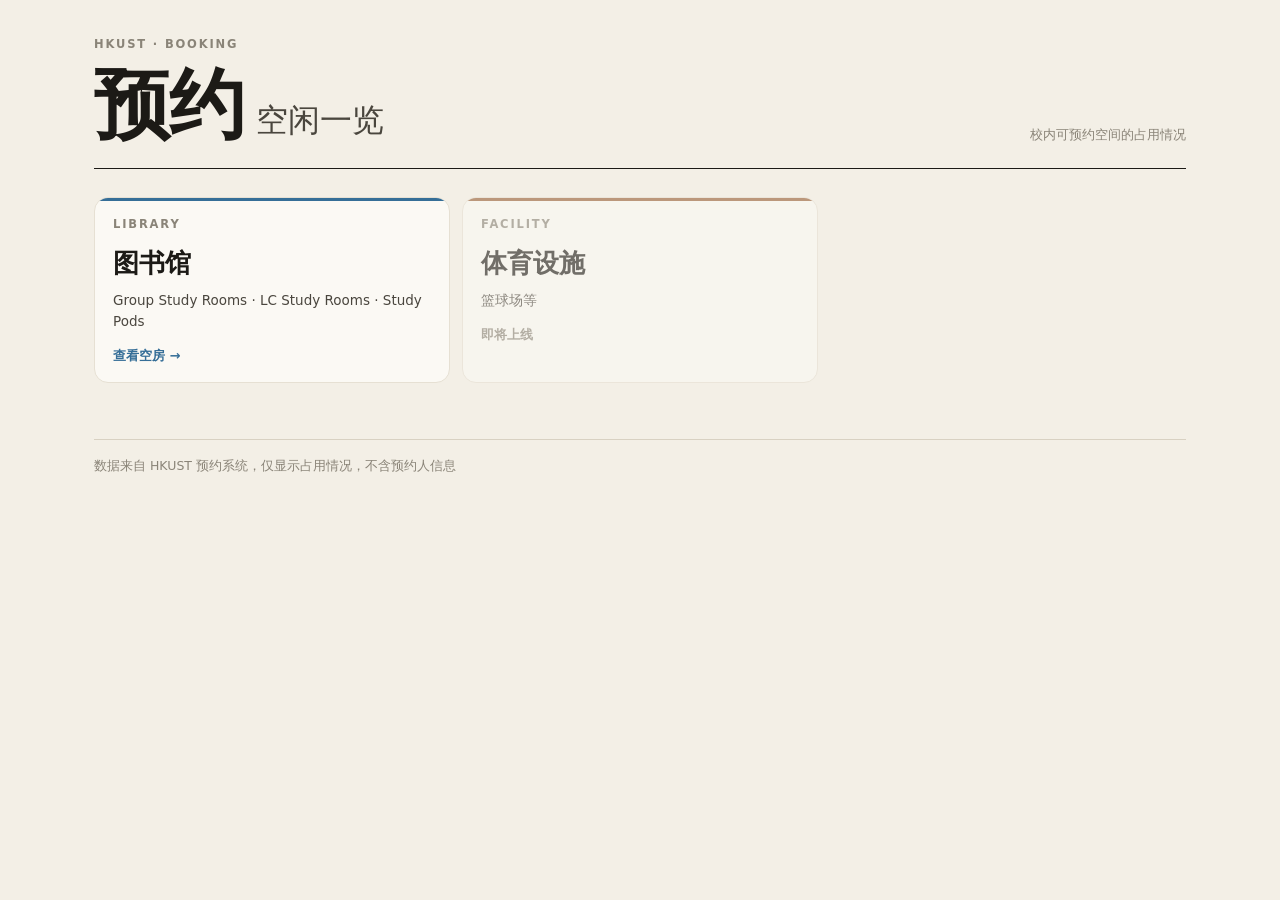
==== docs/index.html @ 3bddeb62 "Redesign in courses style: room finder by zone, long free blocks, timeline last; scrape every 30 min" ====
<!doctype html>
<html lang="zh-CN">
<head>
<meta charset="utf-8">
<meta name="viewport" content="width=device-width, initial-scale=1, viewport-fit=cover">
<meta name="theme-color" content="#f3efe6" media="(prefers-color-scheme: light)">
<meta name="theme-color" content="#171614" media="(prefers-color-scheme: dark)">
<title>Booking</title>
<link rel="stylesheet" href="style.css">
</head>
<body>
<div class="page">
  <header class="mast">
    <div>
      <div class="eyebrow">HKUST · Booking</div>
      <h1 class="display">预约<span class="wd">空闲一览</span></h1>
    </div>
    <div class="mast-side">校内可预约空间的占用情况</div>
  </header>
  <div class="hub">
    <a class="hcard hue" style="--h:205" href="library/">
      <div class="eyebrow">Library</div>
      <h2>图书馆</h2>
      <p>Group Study Rooms · LC Study Rooms · Study Pods</p>
      <span class="go">查看空房 →</span>
    </a>
    <div class="hcard hue soon" style="--h:25">
      <div class="eyebrow">Facility</div>
      <h2>体育设施</h2>
      <p>篮球场等</p>
      <span class="go">即将上线</span>
    </div>
  </div>
  <footer class="foot"><span>数据来自 HKUST 预约系统，仅显示占用情况，不含预约人信息</span></footer>
</div>
</body>
</html>
---- docs/style.css ----
/* ——————————————————————————————————————————————————————————
   Booking · 与 courses 同一套手帐风：衬线标题、暖纸色、细线、区域色
   —————————————————————————————————————————————————————————— */
:root{
  --paper:#f3efe6; --paper-2:#ebe5d8; --card:#fbf9f4; --ink:#1c1a16; --ink-2:#4a463e; --muted:#8a8478;
  --rule:#d8d1c2; --rule-2:#e6e0d3;
  --red:#b8321f; --red-bg:#f6e0d9; --amber:#9a6200; --amber-bg:#f5e8cf; --green:#2f6b3a; --green-bg:#e0ecdc;
  --serif:"Songti SC","STSong","Noto Serif CJK SC","Source Han Serif SC",ui-serif,"Iowan Old Style","Palatino Linotype",Georgia,serif;
  --sans:-apple-system,BlinkMacSystemFont,"PingFang SC","Hiragino Sans GB","Noto Sans CJK SC","Segoe UI",system-ui,sans-serif;
  --mono:ui-monospace,"SF Mono",Menlo,Consolas,monospace;
  --radius:14px; --pad:clamp(16px,4.2vw,44px);
  color-scheme:light;
}
@media (prefers-color-scheme:dark){
  :root{
    --paper:#171614; --paper-2:#1f1d1a; --card:#211f1b; --ink:#eeeae1; --ink-2:#c9c3b6; --muted:#8e877a;
    --rule:#37332d; --rule-2:#2c2925;
    --red:#ff8a73; --red-bg:#3b211b; --amber:#f0b45c; --amber-bg:#372a15; --green:#86c78f; --green-bg:#1d2e20;
    color-scheme:dark;
  }
}
*{box-sizing:border-box}
html{-webkit-text-size-adjust:100%}
body{margin:0;background:var(--paper);color:var(--ink);font:15px/1.55 var(--sans);
  font-feature-settings:"tnum" 1,"palt" 1;-webkit-font-smoothing:antialiased}
[hidden]{display:none!important}
a{color:inherit;text-decoration:none}
button,select{font:inherit;color:inherit;cursor:pointer;background:none;border:0;padding:0}
.page{max-width:1180px;margin:0 auto;padding:calc(env(safe-area-inset-top) + 22px) var(--pad) calc(env(safe-area-inset-bottom) + 56px)}
.muted{color:var(--muted)}
.eyebrow{font-size:11.5px;letter-spacing:.16em;text-transform:uppercase;color:var(--muted);font-weight:600}
.display{font-family:var(--serif);font-weight:700;letter-spacing:-.01em;line-height:1.08;margin:0}
.back{display:inline-flex;align-items:center;gap:6px;font-size:14px;color:var(--ink-2);padding:4px 0}
@media (hover:hover){.back:hover{color:var(--ink)}}

/* ——— 区域色：JS 设置 --h ——— */
.hue{--c:hsl(var(--h,30) 48% 40%);--c-soft:hsl(var(--h,30) 45% 86%);--c-faint:hsl(var(--h,30) 40% 94%)}
@media (prefers-color-scheme:dark){.hue{--c:hsl(var(--h,30) 62% 72%);--c-soft:hsl(var(--h,30) 28% 28%);--c-faint:hsl(var(--h,30) 22% 19%)}}

/* ——— 抬头 ——— */
.mast{display:flex;justify-content:space-between;align-items:flex-end;gap:20px;flex-wrap:wrap;
  padding-bottom:22px;border-bottom:1.5px solid var(--ink);margin-top:14px}
.mast h1{font-size:clamp(40px,8.4vw,76px);margin-top:10px}
.mast h1 .wd{font-size:.42em;font-weight:400;color:var(--ink-2);margin-left:.35em;letter-spacing:0}
.mast-side{text-align:right;font-size:13px;color:var(--muted);line-height:1.7}
.mast-side b{color:var(--ink)}
@media (max-width:560px){.mast-side{text-align:left}}

/* ——— 提醒 ——— */
.alert{margin-top:18px;border:1px solid var(--amber);border-radius:var(--radius);background:var(--amber-bg);padding:12px 16px;font-size:14px}
.alert b{color:var(--amber)}

/* ——— 概览数字 ——— */
.stats{display:grid;grid-template-columns:repeat(4,1fr);border-bottom:1px solid var(--rule)}
.stat{padding:18px 18px 18px 0;border-right:1px solid var(--rule-2);min-width:0}
.stat+.stat{padding-left:18px}
.stat:last-child{border-right:0}
.stat .k{font-size:12px;color:var(--muted);letter-spacing:.06em}
.stat .v{font-family:var(--serif);font-size:clamp(28px,5vw,40px);font-weight:700;line-height:1.15;margin-top:4px}
.stat .v small{font-family:var(--sans);font-size:13px;font-weight:500;color:var(--muted);margin-left:4px}
.stat .v.zero{color:var(--red)}
.stat .s{font-size:13px;color:var(--ink-2);margin-top:2px;overflow:hidden;text-overflow:ellipsis;white-space:nowrap}
@media (max-width:720px){
  .stats{grid-template-columns:1fr 1fr}
  .stat:nth-child(2){border-right:0}
  .stat:nth-child(3){padding-left:0}
  .stat:nth-child(n+3){border-top:1px solid var(--rule-2)}
}

/* ——— 分节 ——— */
section.sec{margin-top:40px}
.sec-h{display:flex;align-items:baseline;justify-content:space-between;gap:12px;margin:0 0 14px;flex-wrap:wrap}
.sec-h h2{font-family:var(--serif);font-size:26px;margin:0;font-weight:700}
.sec-h .muted{font-size:13px}

/* ——— 筛选条 ——— */
.ctrl{display:grid;gap:10px;padding:14px 0 18px;border-bottom:1px solid var(--rule-2);margin-bottom:18px}
.ctrl-row{display:flex;align-items:center;gap:10px;min-width:0}
.ctrl-row>.k{flex:none;width:34px;font-size:12px;color:var(--muted);letter-spacing:.06em}
.chips{display:flex;gap:6px;overflow-x:auto;scrollbar-width:none;min-width:0;padding:1px}
.chips::-webkit-scrollbar{display:none}
.chips button,.chips select{flex:none;font-size:13px;padding:5px 12px;border-radius:999px;border:1px solid var(--rule);color:var(--ink-2);background:var(--card);white-space:nowrap}
.chips button.on,.chips select.on{background:var(--ink);border-color:var(--ink);color:var(--paper)}
.chips select{appearance:none;-webkit-appearance:none;padding-right:26px;
  background-image:linear-gradient(45deg,transparent 50%,currentColor 50%),linear-gradient(135deg,currentColor 50%,transparent 50%);
  background-position:calc(100% - 13px) 55%,calc(100% - 9px) 55%;background-size:4px 4px;background-repeat:no-repeat}

/* ——— 区域卡片 ——— */
.zgrid{display:grid;grid-template-columns:repeat(auto-fill,minmax(min(100%,330px),1fr));gap:12px}
.zcard{background:var(--card);border:1px solid var(--rule-2);border-radius:var(--radius);padding:14px 14px 12px;position:relative;overflow:hidden;min-width:0}
.zcard::before{content:"";position:absolute;inset:0 0 auto 0;height:3px;background:var(--c)}
.zcard .top{display:flex;justify-content:space-between;align-items:baseline;gap:8px;margin-bottom:10px}
.zcard .zn{font-family:var(--serif);font-size:20px;font-weight:700}
.zcard .zn small{font-family:var(--sans);font-size:12px;font-weight:500;color:var(--muted);margin-left:6px}
.zcard .cnt{font-size:12px;color:var(--muted);white-space:nowrap}
.zcard .cnt b{font-family:var(--serif);font-size:22px;color:var(--c);margin-right:2px}
.zcard.none .cnt b{color:var(--muted)}
.rlist{display:flex;flex-wrap:wrap;gap:6px}
.room{display:inline-flex;align-items:baseline;gap:6px;padding:4px 10px;border-radius:8px;background:var(--c-faint);border:1px solid var(--c-soft);font-size:13px;white-space:nowrap}
.room b{font-weight:700;color:var(--ink)}
.room span{font-size:11.5px;color:var(--ink-2)}
.room.long{background:var(--c-soft)}
.zcard .next{font-size:13px;color:var(--ink-2);border-top:1px dashed var(--rule);padding-top:8px;margin-top:2px}
.zcard .next em{font-style:normal;font-weight:700;color:var(--ink)}

/* ——— 整段空闲 ——— */
.lf{list-style:none;margin:0;padding:0;display:grid;grid-template-columns:repeat(auto-fill,minmax(min(100%,340px),1fr));gap:0 28px}
.lf li{display:grid;grid-template-columns:3px minmax(0,1fr) auto;gap:0 12px;padding:10px 0;border-top:1px dotted var(--rule)}
.lf .bar{background:var(--c);border-radius:2px}
.lf .t{font-weight:600}
.lf .t small{font-weight:400;color:var(--muted);margin-left:6px;font-size:12px}
.lf .m{font-size:12.5px;color:var(--muted)}
.lf .d{font-family:var(--serif);font-size:18px;font-weight:700;text-align:right;white-space:nowrap}
.lf .d small{font-family:var(--sans);font-size:12px;color:var(--muted);font-weight:500;margin-left:2px}

/* ——— 全部预约时间轴 ——— */
.tlwrap{background:var(--card);border:1px solid var(--rule-2);border-radius:var(--radius);overflow-x:auto}
.tl{--lw:112px}
.tr{display:grid;grid-template-columns:var(--lw) 1fr;border-bottom:1px solid var(--rule-2)}
.tr:last-child{border-bottom:0}
.tr.zh{background:var(--paper-2)}
.tr.zh .lab{background:var(--paper-2);font-family:var(--serif);font-size:14px;color:var(--c)}
.lab{position:sticky;left:0;background:var(--card);padding:5px 10px;font-weight:600;font-size:13.5px;z-index:2;
  border-right:1px solid var(--rule-2);white-space:nowrap;overflow:hidden;text-overflow:ellipsis;line-height:1.3}
.lab small{display:block;color:var(--muted);font-weight:400;font-size:11px}
.trk{position:relative;height:40px}
.tr.axis .trk,.tr.zh .trk{height:24px}
.tick{position:absolute;top:0;bottom:0;border-left:1px dotted var(--rule-2)}
.tr.axis .tick span{position:absolute;left:3px;top:4px;font-size:11px;color:var(--muted)}
.bk{position:absolute;top:5px;bottom:5px;border-radius:5px;background:var(--c-soft);border-left:3px solid var(--c);
  color:var(--ink-2);font-size:11px;padding:0 5px;overflow:hidden;white-space:nowrap;line-height:30px}
.bk.unbookable{background:repeating-linear-gradient(135deg,var(--rule) 0 3px,transparent 3px 7px);border-left-color:var(--rule);color:var(--muted)}
.nowline{position:absolute;top:0;bottom:0;width:2px;background:var(--red);z-index:1}
.winband{position:absolute;top:0;bottom:0;background:var(--green-bg);opacity:.55}
.legend{display:flex;flex-wrap:wrap;gap:6px 18px;margin:10px 0 0;font-size:12.5px;color:var(--ink-2)}
.legend span::before{content:"";display:inline-block;width:9px;height:9px;border-radius:2px;margin-right:6px;vertical-align:-1px;background:var(--rule)}
.legend .l-bk::before{background:var(--ink-2)}
.legend .l-un::before{background:repeating-linear-gradient(135deg,var(--rule) 0 2px,transparent 2px 4px);outline:1px solid var(--rule)}
.legend .l-win::before{background:var(--green-bg);outline:1px solid var(--green)}
.legend .l-now::before{background:var(--red);width:2px}

.empty{color:var(--muted);padding:24px 0;font-size:14px}

/* ——— 入口页 ——— */
.hub{display:grid;grid-template-columns:repeat(auto-fill,minmax(min(100%,300px),1fr));gap:12px;margin-top:28px}
.hcard{display:flex;flex-direction:column;gap:6px;background:var(--card);border:1px solid var(--rule-2);border-radius:var(--radius);
  padding:18px 18px 16px;position:relative;overflow:hidden;transition:transform .15s ease,border-color .15s ease,box-shadow .15s ease}
.hcard::before{content:"";position:absolute;inset:0 0 auto 0;height:3px;background:var(--c)}
.hcard h2{font-family:var(--serif);font-size:26px;margin:4px 0 0}
.hcard p{margin:0;font-size:13.5px;color:var(--ink-2)}
.hcard .go{margin-top:8px;font-size:13px;font-weight:700;color:var(--c)}
@media (hover:hover){a.hcard:hover{transform:translateY(-2px);border-color:var(--c);box-shadow:0 8px 24px -14px var(--c)}}
.hcard.soon{opacity:.6}
.hcard.soon .go{color:var(--muted)}

/* ——— 页脚 ——— */
.foot{margin-top:56px;padding-top:16px;border-top:1px solid var(--rule);font-size:12.5px;color:var(--muted);
  display:flex;justify-content:space-between;gap:12px;flex-wrap:wrap}

@media (prefers-reduced-motion:no-preference){
  .rise{animation:rise .45s cubic-bezier(.2,.7,.2,1) both}
  @keyframes rise{from{opacity:0;transform:translateY(6px)}to{opacity:1;transform:none}}
}
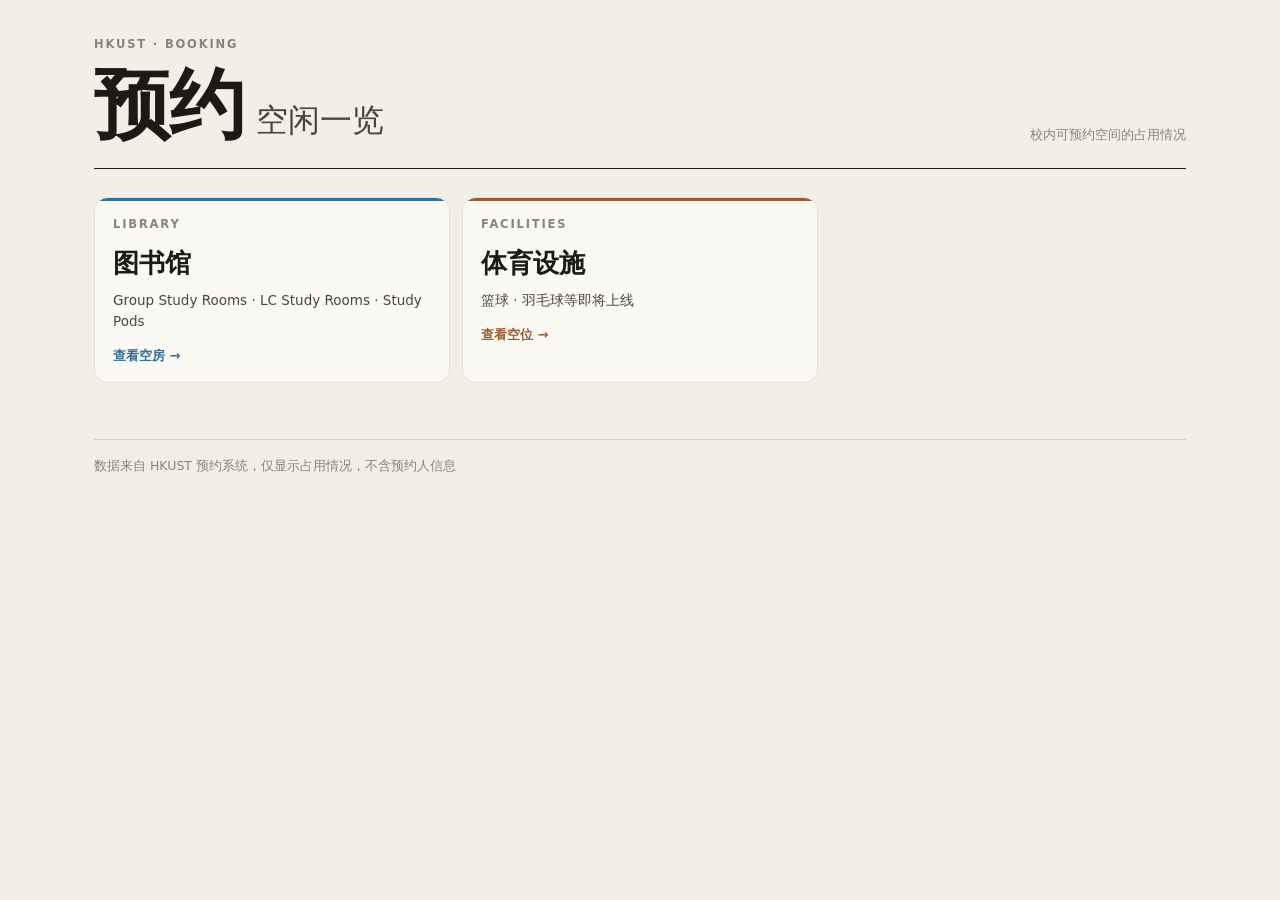
==== commit f69b07ea: "Facilities: basketball court availability scraper and page at /booking/facilities" ====
--- a/docs/index.html
+++ b/docs/index.html
@@ -24,12 +24,12 @@
       <p>Group Study Rooms · LC Study Rooms · Study Pods</p>
       <span class="go">查看空房 →</span>
     </a>
-    <div class="hcard hue soon" style="--h:25">
-      <div class="eyebrow">Facility</div>
+    <a class="hcard hue" style="--h:25" href="facilities/">
+      <div class="eyebrow">Facilities</div>
       <h2>体育设施</h2>
-      <p>篮球场等</p>
-      <span class="go">即将上线</span>
-    </div>
+      <p>篮球 · 羽毛球等即将上线</p>
+      <span class="go">查看空位 →</span>
+    </a>
   </div>
   <footer class="foot"><span>数据来自 HKUST 预约系统，仅显示占用情况，不含预约人信息</span></footer>
 </div>
--- a/docs/style.css
+++ b/docs/style.css
@@ -80,6 +80,8 @@
 .chips{display:flex;gap:6px;overflow-x:auto;scrollbar-width:none;min-width:0;padding:1px}
 .chips::-webkit-scrollbar{display:none}
 .chips button,.chips select{flex:none;font-size:13px;padding:5px 12px;border-radius:999px;border:1px solid var(--rule);color:var(--ink-2);background:var(--card);white-space:nowrap}
+.chips .cl{font-size:11px;font-weight:700;color:var(--red)}
+.chips button.on .cl{color:inherit;opacity:.75}
 .chips button.on,.chips select.on{background:var(--ink);border-color:var(--ink);color:var(--paper)}
 .chips select{appearance:none;-webkit-appearance:none;padding-right:26px;
   background-image:linear-gradient(45deg,transparent 50%,currentColor 50%),linear-gradient(135deg,currentColor 50%,transparent 50%);
@@ -93,15 +95,38 @@
 .zcard .zn{font-family:var(--serif);font-size:20px;font-weight:700}
 .zcard .zn small{font-family:var(--sans);font-size:12px;font-weight:500;color:var(--muted);margin-left:6px}
 .zcard .cnt{font-size:12px;color:var(--muted);white-space:nowrap}
-.zcard .cnt b{font-family:var(--serif);font-size:22px;color:var(--c);margin-right:2px}
+.zcard .cnt b{font-family:var(--serif);font-size:22px;color:var(--c);margin:0 2px}
 .zcard.none .cnt b{color:var(--muted)}
 .rlist{display:flex;flex-wrap:wrap;gap:6px}
 .room{display:inline-flex;align-items:baseline;gap:6px;padding:4px 10px;border-radius:8px;background:var(--c-faint);border:1px solid var(--c-soft);font-size:13px;white-space:nowrap}
 .room b{font-weight:700;color:var(--ink)}
 .room span{font-size:11.5px;color:var(--ink-2)}
 .room.long{background:var(--c-soft)}
+.room.part{background:transparent;border:1px dashed var(--c-soft)}
+.room.part b{font-weight:600;color:var(--ink-2)}
+.zcard .sub{font-size:11.5px;color:var(--muted);margin:10px 0 6px;letter-spacing:.04em}
+.zcard .sub:first-of-type{margin-top:0}
 .zcard .next{font-size:13px;color:var(--ink-2);border-top:1px dashed var(--rule);padding-top:8px;margin-top:2px}
 .zcard .next em{font-style:normal;font-weight:700;color:var(--ink)}
+
+/* ——— 现在有空 ——— */
+.nowtabs{margin-bottom:12px}
+.chips .n{font-weight:700;margin-left:2px;color:var(--ink)}
+.chips button.on .n{color:inherit}
+.nowlist{border-top:1.5px solid var(--ink)}
+.nrow{display:grid;grid-template-columns:92px minmax(0,1fr);gap:12px;padding:12px 0;border-bottom:1px solid var(--rule-2);align-items:start}
+.nrow .zl{font-family:var(--serif);font-size:18px;font-weight:700;color:var(--c);line-height:1.2}
+.nrow .zl small{display:block;font-family:var(--sans);font-size:11.5px;font-weight:500;color:var(--muted);margin-top:2px}
+.nrow .none{font-size:13px;color:var(--muted);padding-top:3px}
+.nrow.empty-row{opacity:.6}
+@media (max-width:560px){
+  .nrow{grid-template-columns:1fr;gap:8px}
+  .nrow .zl{display:flex;align-items:baseline;gap:8px}
+  .nrow .zl small{margin-top:0}
+  .room{padding:3px 8px;font-size:12.5px}
+}
+.legend .l-full::before{background:var(--ink-2)}
+.legend .l-part::before{background:transparent;outline:1px dashed var(--ink-2)}
 
 /* ——— 整段空闲 ——— */
 .lf{list-style:none;margin:0;padding:0;display:grid;grid-template-columns:repeat(auto-fill,minmax(min(100%,340px),1fr));gap:0 28px}
@@ -141,6 +166,27 @@
 
 .empty{color:var(--muted);padding:24px 0;font-size:14px}
 
+/* ——— 设施：每日时段格 ——— */
+.types{margin:18px 0 0}
+.chips button:disabled{opacity:.5;cursor:default}
+a.book{color:var(--ink-2);border-bottom:1px solid var(--rule)}
+.fday{background:var(--card);border:1px solid var(--rule-2);border-radius:var(--radius);padding:12px 14px 10px;margin-bottom:10px}
+.fday.hot{border-color:hsl(205 48% 40%);box-shadow:0 0 0 1px hsl(205 48% 40%)}
+.fh{display:flex;justify-content:space-between;align-items:baseline;gap:10px;margin-bottom:8px}
+.fh b{font-family:var(--serif);font-size:18px}
+.fh span{font-size:12.5px;color:var(--muted)}
+.fh em{font-style:normal;font-weight:700;color:hsl(205 48% 40%)}
+.fgrid{display:grid;gap:3px}
+.fr{display:grid;grid-template-columns:96px repeat(var(--n),minmax(0,1fr));gap:3px;align-items:center}
+.fl{font-size:13px;font-weight:600;line-height:1.2;white-space:nowrap;overflow:hidden;text-overflow:ellipsis}
+.fl small{display:block;font-size:10.5px;font-weight:400;color:var(--muted)}
+.fr i{display:block;height:22px;border-radius:4px;background:var(--paper-2)}
+.fr i.ok{background:var(--c)}
+.fr.axis i{height:auto;background:none;font-style:normal;font-size:10.5px;color:var(--muted);text-align:center}
+@media (max-width:560px){.fr{grid-template-columns:72px repeat(var(--n),minmax(0,1fr));gap:2px}.fgrid{gap:2px}.fr i{height:20px;border-radius:3px}.fr.axis i{font-size:9px}}
+.legend .l-free::before{background:hsl(205 48% 40%)}
+.legend .l-no::before{background:var(--paper-2);outline:1px solid var(--rule)}
+
 /* ——— 入口页 ——— */
 .hub{display:grid;grid-template-columns:repeat(auto-fill,minmax(min(100%,300px),1fr));gap:12px;margin-top:28px}
 .hcard{display:flex;flex-direction:column;gap:6px;background:var(--card);border:1px solid var(--rule-2);border-radius:var(--radius);
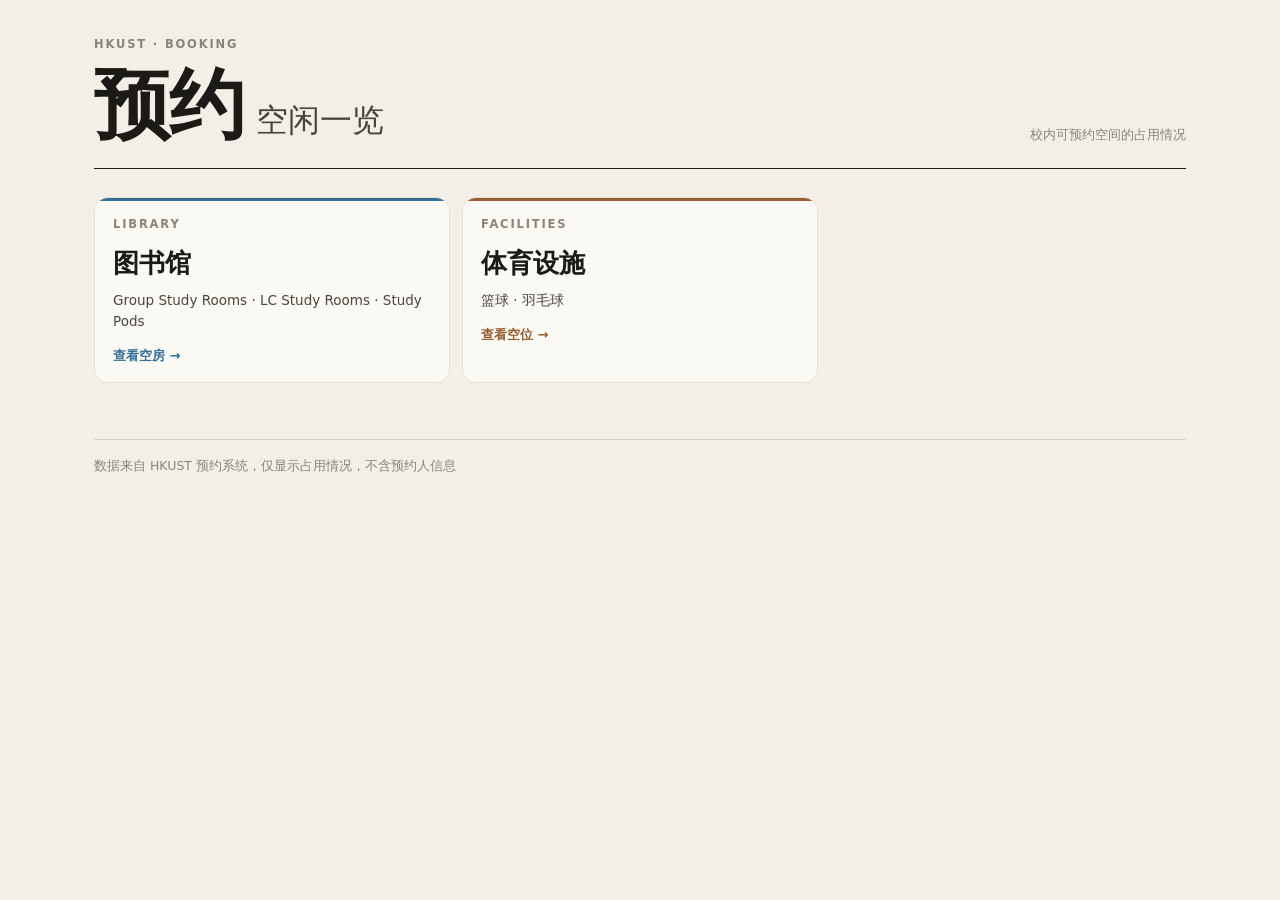
==== commit 7f51021e: "Facilities: add badminton; basketball indoor monitor (10:00+ slots)" ====
--- a/docs/index.html
+++ b/docs/index.html
@@ -27,7 +27,7 @@
     <a class="hcard hue" style="--h:25" href="facilities/">
       <div class="eyebrow">Facilities</div>
       <h2>体育设施</h2>
-      <p>篮球 · 羽毛球等即将上线</p>
+      <p>篮球 · 羽毛球</p>
       <span class="go">查看空位 →</span>
     </a>
   </div>
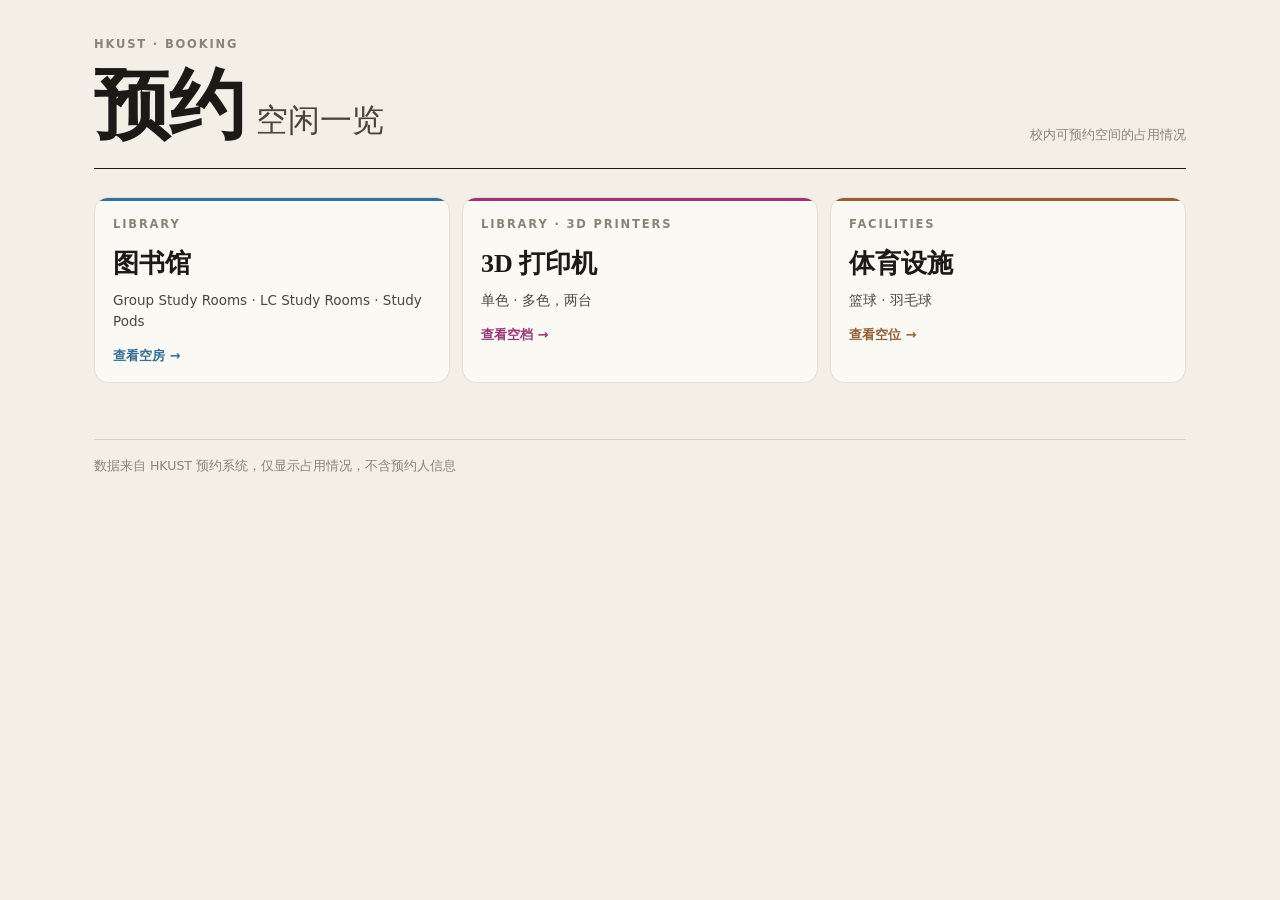
==== commit 44daba89: "Add 3D printer availability page (library area 14)" ====
--- a/docs/index.html
+++ b/docs/index.html
@@ -6,7 +6,7 @@
 <meta name="theme-color" content="#f3efe6" media="(prefers-color-scheme: light)">
 <meta name="theme-color" content="#171614" media="(prefers-color-scheme: dark)">
 <title>Booking</title>
-<link rel="stylesheet" href="style.css">
+<link rel="stylesheet" href="style.css?v=71628d5b">
 </head>
 <body>
 <div class="page">
@@ -24,6 +24,12 @@
       <p>Group Study Rooms · LC Study Rooms · Study Pods</p>
       <span class="go">查看空房 →</span>
     </a>
+    <a class="hcard hue" style="--h:320" href="print3d/">
+      <div class="eyebrow">Library · 3D Printers</div>
+      <h2>3D 打印机</h2>
+      <p>单色 · 多色，两台</p>
+      <span class="go">查看空档 →</span>
+    </a>
     <a class="hcard hue" style="--h:25" href="facilities/">
       <div class="eyebrow">Facilities</div>
       <h2>体育设施</h2>
--- a/docs/style.css
+++ b/docs/style.css
@@ -76,6 +76,7 @@
 /* ——— 筛选条 ——— */
 .ctrl{display:grid;gap:10px;padding:14px 0 18px;border-bottom:1px solid var(--rule-2);margin-bottom:18px}
 .ctrl-row{display:flex;align-items:center;gap:10px;min-width:0}
+.ctrl-row[hidden]{display:none}
 .ctrl-row>.k{flex:none;width:34px;font-size:12px;color:var(--muted);letter-spacing:.06em}
 .chips{display:flex;gap:6px;overflow-x:auto;scrollbar-width:none;min-width:0;padding:1px}
 .chips::-webkit-scrollbar{display:none}
@@ -168,6 +169,11 @@
 
 /* ——— 设施：每日时段格 ——— */
 .types{margin:18px 0 0}
+.cta{display:flex;gap:10px;flex-wrap:wrap;margin:16px 0 0}
+.cta a{flex:1 1 160px;max-width:320px;text-align:center;font-size:16px;font-weight:700;padding:14px 18px;border-radius:12px;text-decoration:none}
+.cta a[hidden]{display:none}
+.cta .go{background:var(--ink);color:var(--paper)}
+.cta .sub{background:var(--amber-bg);color:var(--amber);border:1.5px solid var(--amber)}
 .chips button:disabled{opacity:.5;cursor:default}
 a.book{color:var(--ink-2);border-bottom:1px solid var(--rule)}
 .fday{background:var(--card);border:1px solid var(--rule-2);border-radius:var(--radius);padding:12px 14px 10px;margin-bottom:10px}
@@ -207,3 +213,28 @@
   .rise{animation:rise .45s cubic-bezier(.2,.7,.2,1) both}
   @keyframes rise{from{opacity:0;transform:translateY(6px)}to{opacity:1;transform:none}}
 }
+
+/* 图书馆地图：官方平面图 + 房间状态色块（平面图本身是浅色，色块颜色不随深色模式变） */
+.mapwrap{overflow-x:auto;margin:12px 0 0;border-radius:var(--radius);-webkit-overflow-scrolling:touch}
+.fmap{position:relative;overflow:hidden;margin:0 auto;border:1px solid var(--rule);border-radius:var(--radius);background:#fff;box-sizing:border-box}
+.fmap img{position:absolute;inset:0;width:100%;height:100%;max-width:none;display:block;user-select:none;-webkit-user-drag:none}
+.fmap .rm{position:absolute;border-radius:3px;border:2px solid;cursor:pointer;padding:0;background:none;font:inherit}
+.fmap .rm.full{background:rgba(47,140,64,.38);border-color:#2f8c40}
+.fmap .rm.part{background:rgba(230,160,20,.32);border-color:#c98500;border-style:dashed}
+.fmap .rm.busy{background:rgba(184,50,31,.16);border-color:rgba(184,50,31,.55)}
+.fmap .rm.shut{background:rgba(120,120,120,.18);border-color:rgba(120,120,120,.5)}
+.fmap .rm.dim{opacity:.35}
+.fmap .rm.sel{outline:3px solid #1c1a16;outline-offset:1px;z-index:2}
+.fmap .rm small{position:absolute;left:50%;top:-18px;transform:translateX(-50%);font-size:11px;font-weight:700;background:#1c1a16;color:#fff;border-radius:4px;padding:0 4px;white-space:nowrap}
+.mapinfo{min-height:22px;margin:10px 0 0;font-size:14px;color:var(--ink-2)}
+.mapinfo b{color:var(--ink)}
+.legend .l-mfull::before{background:rgba(47,140,64,.6);outline:1px solid #2f8c40}
+.legend .l-mpart::before{background:rgba(230,160,20,.45);outline:1px dashed #c98500}
+.legend .l-mbusy::before{background:rgba(184,50,31,.25);outline:1px solid rgba(184,50,31,.6)}
+.legend .l-mshut::before{background:rgba(120,120,120,.25);outline:1px solid rgba(120,120,120,.6)}
+
+/* 3D 打印机 */
+.pnow{font-size:14px;color:var(--ink-2);padding-top:3px;line-height:1.5}
+.pnow b{color:var(--green)}
+.tr.zh .shut{position:absolute;left:10px;top:4px;font-size:12px;color:var(--muted)}
+.rules{font-size:13px;margin:12px 0 0;line-height:1.6}
